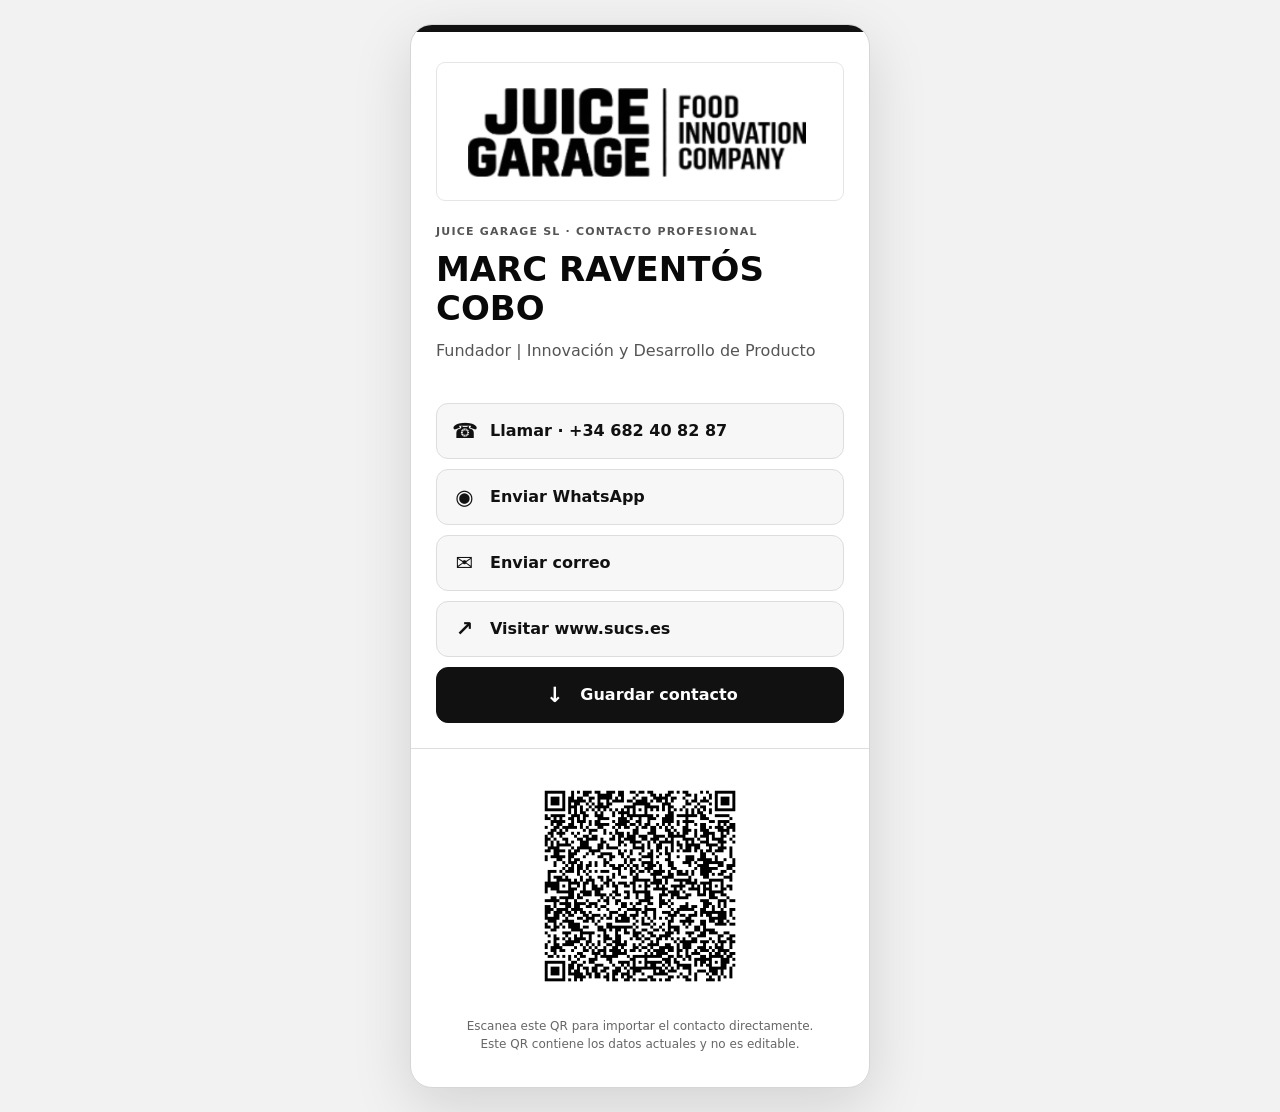
==== index.html @ b207ff62 "Add files via upload" ====
<!doctype html><html lang="es"><head><meta charset="utf-8"><meta name="viewport" content="width=device-width,initial-scale=1"><meta name="theme-color" content="#ffffff"><title>MARC RAVENTÓS COBO | JUICE GARAGE SL</title><meta name="description" content="Tarjeta de contacto de Marc Raventós Cobo, JUICE GARAGE SL"><link rel="stylesheet" href="styles.css"></head><body><main class="shell"><article class="card"><header class="top"><div class="logo"><img src="logo-oficial.png" alt="JUICE GARAGE — Food Innovation Company"></div><div class="small">JUICE GARAGE SL · Contacto profesional</div><h1 class="name">MARC RAVENTÓS COBO</h1><p class="role">Fundador | Innovación y Desarrollo de Producto</p></header><nav class="actions" aria-label="Opciones de contacto"><a class="action" href="tel:+34682408287"><span class="symbol">☎</span>Llamar · +34 682 40 82 87</a><a class="action" href="https://wa.me/34682408287" target="_blank" rel="noopener"><span class="symbol">◉</span>Enviar WhatsApp</a><a class="action" href="mailto:marc.r@juicegarage.es"><span class="symbol">✉</span>Enviar correo</a><a class="action" href="https://www.sucs.es" target="_blank" rel="noopener"><span class="symbol">↗</span>Visitar www.sucs.es</a><a class="action primary" href="marc-raventos-cobo.vcf" download><span class="symbol">↓</span>Guardar contacto</a></nav><footer class="foot"><img src="qr-marc-contacto.png" alt="Código QR para guardar el contacto de Marc Raventós Cobo"><p class="hint">Escanea este QR para importar el contacto directamente.<br>Este QR contiene los datos actuales y no es editable.</p></footer></article></main></body></html>
---- styles.css ----
*{box-sizing:border-box}body{margin:0;background:#f2f2f2;color:#111;font:16px system-ui,-apple-system,Segoe UI,sans-serif}a{color:inherit;text-decoration:none}.shell{min-height:100vh;display:flex;align-items:center;justify-content:center;padding:24px}.card{width:min(100%,460px);border:1px solid #d6d6d6;border-radius:22px;background:#fff;overflow:hidden;box-shadow:0 18px 60px #0002}.top{padding:30px 25px 18px;border-top:7px solid #111}.brand{font-size:23px;font-weight:900;letter-spacing:.02em}.logo{min-height:110px;display:flex;align-items:center;justify-content:center;margin-bottom:24px;padding:12px;background:#fff;border:1px solid #e5e5e5;border-radius:9px}.logo img{display:block;width:100%;height:auto;max-height:130px;object-fit:contain}.small{color:#555;letter-spacing:.11em;text-transform:uppercase;font-size:11px;font-weight:750}.name{font-size:clamp(26px,6vw,34px);line-height:1.13;margin:12px 0;color:#090909}.role{line-height:1.5;color:#555;margin:0 0 22px}.actions{display:grid;gap:10px;padding:0 25px 25px}.action{display:flex;align-items:center;gap:13px;padding:15px;border:1px solid #ddd;border-radius:12px;background:#f7f7f7;font-weight:650;transition:background .15s,border-color .15s}.action:hover,.action:focus-visible{border-color:#111;background:#ececec}.symbol{color:#111;font-size:21px;width:25px;text-align:center}.primary{background:#111;color:#fff;border-color:#111;justify-content:center;font-weight:800}.primary:hover,.primary:focus-visible{background:#333;color:#fff}.primary .symbol{color:#fff}.foot{text-align:center;border-top:1px solid #ddd;padding:22px}.foot img{width:min(230px,80%);background:white;padding:8px;border-radius:12px}.hint{font-size:12px;color:#666;line-height:1.5}.notice{color:#666;font-size:12px;margin:10px 0 0}@media(max-width:420px){.shell{padding:10px}.top{padding:24px 18px}.actions{padding:0 18px 20px}}
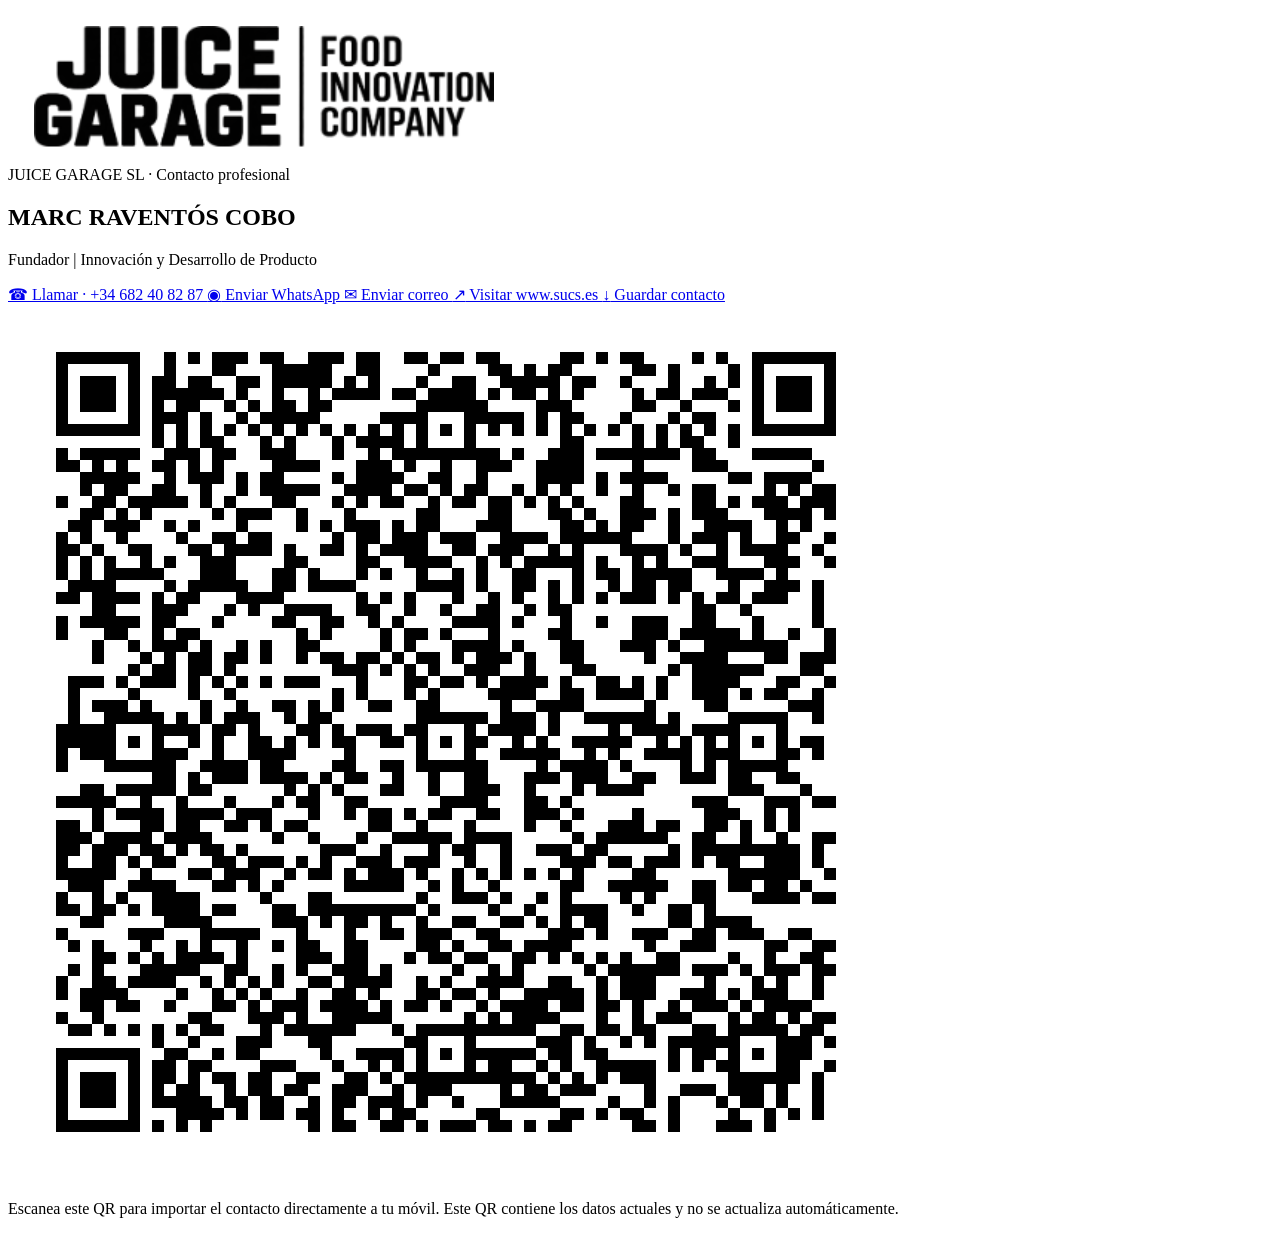
==== commit 6e45fc4c: "Refactor index.html for improved structure and SEO Updated the HTML structure and added meta tags fo" ====
--- a/index.html
+++ b/index.html
@@ -1 +1,105 @@
-<!doctype html><html lang="es"><head><meta charset="utf-8"><meta name="viewport" content="width=device-width,initial-scale=1"><meta name="theme-color" content="#ffffff"><title>MARC RAVENTÓS COBO | JUICE GARAGE SL</title><meta name="description" content="Tarjeta de contacto de Marc Raventós Cobo, JUICE GARAGE SL"><link rel="stylesheet" href="styles.css"></head><body><main class="shell"><article class="card"><header class="top"><div class="logo"><img src="logo-oficial.png" alt="JUICE GARAGE — Food Innovation Company"></div><div class="small">JUICE GARAGE SL · Contacto profesional</div><h1 class="name">MARC RAVENTÓS COBO</h1><p class="role">Fundador | Innovación y Desarrollo de Producto</p></header><nav class="actions" aria-label="Opciones de contacto"><a class="action" href="tel:+34682408287"><span class="symbol">☎</span>Llamar · +34 682 40 82 87</a><a class="action" href="https://wa.me/34682408287" target="_blank" rel="noopener"><span class="symbol">◉</span>Enviar WhatsApp</a><a class="action" href="mailto:marc.r@juicegarage.es"><span class="symbol">✉</span>Enviar correo</a><a class="action" href="https://www.sucs.es" target="_blank" rel="noopener"><span class="symbol">↗</span>Visitar www.sucs.es</a><a class="action primary" href="marc-raventos-cobo.vcf" download><span class="symbol">↓</span>Guardar contacto</a></nav><footer class="foot"><img src="qr-marc-contacto.png" alt="Código QR para guardar el contacto de Marc Raventós Cobo"><p class="hint">Escanea este QR para importar el contacto directamente.<br>Este QR contiene los datos actuales y no es editable.</p></footer></article></main></body></html>+
+<!DOCTYPE html>
+<html lang="es">
+<head>
+  <meta charset="UTF-8">
+  <meta name="viewport" content="width=device-width, initial-scale=1">
+
+  <title>MARC RAVENTÓS COBO | JUICE GARAGE SL</title>
+
+  <meta name="description"
+        content="Tarjeta de contacto de Marc Raventós Cobo, JUICE GARAGE SL">
+
+  <meta name="theme-color" content="#ffffff">
+
+  <!-- Diseño corporativo -->
+  <link rel="stylesheet" href="estilos.css">
+
+  <!-- Iconos JUICE GARAGE -->
+  <link rel="icon" type="image/png" href="favicon.png">
+  <link rel="apple-touch-icon" sizes="180x180"
+        href="apple-touch-icon.png">
+  <link rel="manifest" href="manifest.webmanifest">
+</head>
+
+<body>
+
+<main class="shell">
+  <article class="card">
+
+    <header class="top">
+
+      <div class="logo">
+        <img src="logo-oficial.png"
+             alt="JUICE GARAGE - Food Innovation Company">
+      </div>
+
+      <div class="small">
+        JUICE GARAGE SL · Contacto profesional
+      </div>
+
+      <h1 class="name">MARC RAVENTÓS COBO</h1>
+
+      <p class="role">
+        Fundador | Innovación y Desarrollo de Producto
+      </p>
+
+    </header>
+
+    <nav class="actions" aria-label="Opciones de contacto">
+
+      <a class="action" href="tel:+34682408287">
+        <span class="symbol">☎</span>
+        Llamar · +34 682 40 82 87
+      </a>
+
+      <a class="action"
+         href="https://wa.me/34682408287"
+         target="_blank"
+         rel="noopener">
+        <span class="symbol">◉</span>
+        Enviar WhatsApp
+      </a>
+
+      <a class="action"
+         href="mailto:marc.r@juicegarage.es">
+        <span class="symbol">✉</span>
+        Enviar correo
+      </a>
+
+      <a class="action"
+         href="https://www.sucs.es"
+         target="_blank"
+         rel="noopener">
+        <span class="symbol">↗</span>
+        Visitar www.sucs.es
+      </a>
+
+      <a class="action primary"
+         href="marc-raventos-cobo.vcf"
+         download>
+        <span class="symbol">↓</span>
+        Guardar contacto
+      </a>
+
+    </nav>
+
+    <footer class="foot">
+
+      <img src="qr-marc-contacto.png"
+           alt="Código QR de contacto de Marc Raventós Cobo">
+
+      <p class="hint">
+        Escanea este QR para importar el contacto
+        directamente a tu móvil.
+        Este QR contiene los datos actuales
+        y no se actualiza automáticamente.
+      </p>
+
+    </footer>
+
+  </article>
+</main>
+
+</body>
+</html>
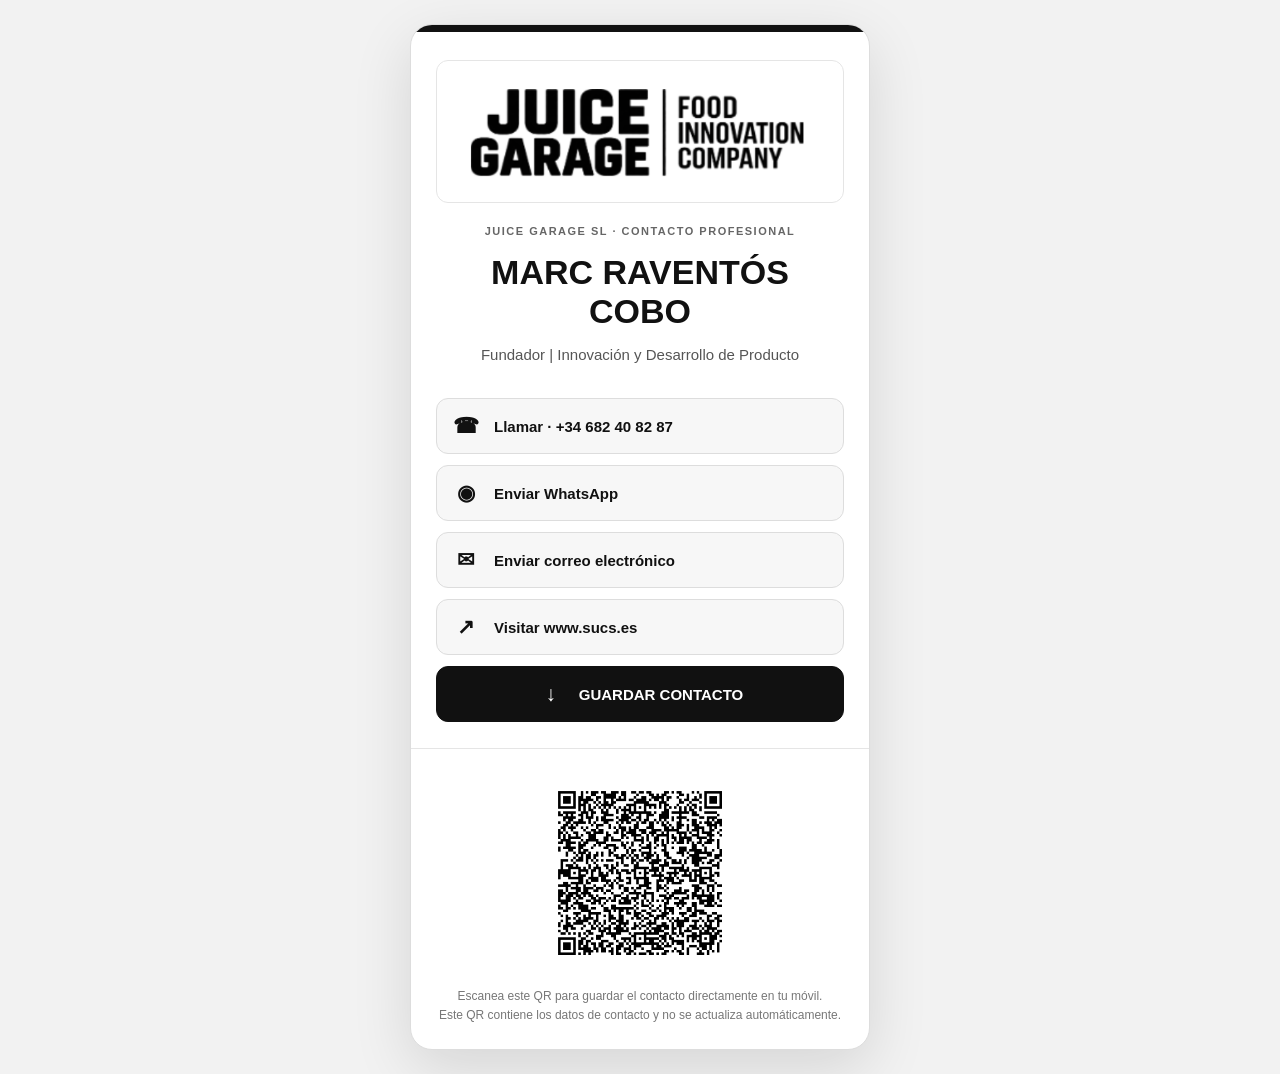
==== commit f4656790: "Refactor index.html for improved structure and content" ====
--- a/index.html
+++ b/index.html
@@ -2,103 +2,270 @@
 <!DOCTYPE html>
 <html lang="es">
 <head>
-  <meta charset="UTF-8">
-  <meta name="viewport" content="width=device-width, initial-scale=1">
-
-  <title>MARC RAVENTÓS COBO | JUICE GARAGE SL</title>
-
-  <meta name="description"
-        content="Tarjeta de contacto de Marc Raventós Cobo, JUICE GARAGE SL">
-
-  <meta name="theme-color" content="#ffffff">
-
-  <!-- Diseño corporativo -->
-  <link rel="stylesheet" href="estilos.css">
-
-  <!-- Iconos JUICE GARAGE -->
-  <link rel="icon" type="image/png" href="favicon.png">
-  <link rel="apple-touch-icon" sizes="180x180"
-        href="apple-touch-icon.png">
-  <link rel="manifest" href="manifest.webmanifest">
+<meta charset="UTF-8">
+<meta name="viewport" content="width=device-width, initial-scale=1">
+
+<title>Marc Raventós Cobo | JUICE GARAGE SL</title>
+<meta name="description" content="Tarjeta digital de Marc Raventós Cobo - JUICE GARAGE SL">
+<meta name="theme-color" content="#ffffff">
+
+<link rel="icon" type="image/png" href="./favicon.png">
+<link rel="apple-touch-icon" sizes="180x180" href="./apple-touch-icon.png">
+<link rel="manifest" href="./manifest.webmanifest">
+
+<style>
+* {
+  box-sizing: border-box;
+}
+
+html {
+  -webkit-text-size-adjust: 100%;
+}
+
+body {
+  margin: 0;
+  padding: 0;
+  background: #f2f2f2;
+  color: #111;
+  font-family: -apple-system, BlinkMacSystemFont,
+    "Segoe UI", Arial, sans-serif;
+}
+
+.shell {
+  min-height: 100vh;
+  display: flex;
+  align-items: center;
+  justify-content: center;
+  padding: 24px;
+}
+
+.card {
+  width: 100%;
+  max-width: 460px;
+  background: #ffffff;
+  border: 1px solid #dddddd;
+  border-radius: 22px;
+  overflow: hidden;
+  box-shadow: 0 18px 60px rgba(0,0,0,.12);
+}
+
+.top {
+  padding: 28px 25px 20px;
+  border-top: 7px solid #111111;
+  text-align: center;
+}
+
+.logo {
+  padding: 15px;
+  margin-bottom: 22px;
+  background: #ffffff;
+  border: 1px solid #e5e5e5;
+  border-radius: 12px;
+}
+
+.logo img {
+  display: block;
+  width: 100%;
+  max-height: 125px;
+  object-fit: contain;
+}
+
+.small {
+  color: #666666;
+  font-size: 11px;
+  font-weight: 700;
+  letter-spacing: 1.5px;
+  text-transform: uppercase;
+}
+
+.name {
+  font-size: clamp(26px, 6vw, 34px);
+  font-weight: 800;
+  line-height: 1.15;
+  margin: 16px 0 12px;
+}
+
+.role {
+  color: #555555;
+  font-size: 15px;
+  line-height: 1.5;
+  margin: 0;
+}
+
+.actions {
+  display: grid;
+  gap: 11px;
+  padding: 12px 25px 26px;
+}
+
+.action {
+  display: flex;
+  align-items: center;
+  gap: 14px;
+  min-height: 55px;
+  padding: 15px;
+  background: #f7f7f7;
+  border: 1px solid #dddddd;
+  border-radius: 12px;
+  color: #111111;
+  text-decoration: none;
+  font-size: 15px;
+  font-weight: 650;
+  transition: background .2s;
+}
+
+.action:hover,
+.action:focus-visible {
+  background: #eaeaea;
+  border-color: #111111;
+}
+
+.symbol {
+  display: inline-flex;
+  justify-content: center;
+  align-items: center;
+  width: 28px;
+  flex-shrink: 0;
+  font-size: 21px;
+}
+
+.primary {
+  background: #111111;
+  border-color: #111111;
+  color: #ffffff;
+  justify-content: center;
+  font-weight: 800;
+}
+
+.primary:hover,
+.primary:focus-visible {
+  background: #333333;
+  color: #ffffff;
+}
+
+.foot {
+  padding: 24px;
+  border-top: 1px solid #e5e5e5;
+  text-align: center;
+}
+
+.foot img {
+  display: block;
+  width: 100%;
+  max-width: 200px;
+  height: auto;
+  margin: 0 auto;
+  padding: 8px;
+  background: white;
+  border-radius: 10px;
+}
+
+.hint {
+  color: #777777;
+  font-size: 12px;
+  line-height: 1.6;
+  margin: 14px 0 0;
+}
+
+@media (max-width: 480px) {
+  .shell {
+    padding: 10px;
+    align-items: flex-start;
+  }
+
+  .top {
+    padding: 24px 18px 20px;
+  }
+
+  .actions {
+    padding: 12px 18px 22px;
+  }
+
+  .foot {
+    padding: 20px 18px;
+  }
+}
+</style>
 </head>
 
 <body>
 
 <main class="shell">
-  <article class="card">
-
-    <header class="top">
-
-      <div class="logo">
-        <img src="logo-oficial.png"
-             alt="JUICE GARAGE - Food Innovation Company">
-      </div>
-
-      <div class="small">
-        JUICE GARAGE SL · Contacto profesional
-      </div>
-
-      <h1 class="name">MARC RAVENTÓS COBO</h1>
-
-      <p class="role">
-        Fundador | Innovación y Desarrollo de Producto
-      </p>
-
-    </header>
-
-    <nav class="actions" aria-label="Opciones de contacto">
-
-      <a class="action" href="tel:+34682408287">
-        <span class="symbol">☎</span>
-        Llamar · +34 682 40 82 87
-      </a>
-
-      <a class="action"
-         href="https://wa.me/34682408287"
-         target="_blank"
-         rel="noopener">
-        <span class="symbol">◉</span>
-        Enviar WhatsApp
-      </a>
-
-      <a class="action"
-         href="mailto:marc.r@juicegarage.es">
-        <span class="symbol">✉</span>
-        Enviar correo
-      </a>
-
-      <a class="action"
-         href="https://www.sucs.es"
-         target="_blank"
-         rel="noopener">
-        <span class="symbol">↗</span>
-        Visitar www.sucs.es
-      </a>
-
-      <a class="action primary"
-         href="marc-raventos-cobo.vcf"
-         download>
-        <span class="symbol">↓</span>
-        Guardar contacto
-      </a>
-
-    </nav>
-
-    <footer class="foot">
-
-      <img src="qr-marc-contacto.png"
-           alt="Código QR de contacto de Marc Raventós Cobo">
-
-      <p class="hint">
-        Escanea este QR para importar el contacto
-        directamente a tu móvil.
-        Este QR contiene los datos actuales
-        y no se actualiza automáticamente.
-      </p>
-
-    </footer>
-
-  </article>
+<article class="card">
+
+<header class="top">
+
+  <div class="logo">
+    <img src="./logo-oficial.png"
+         alt="JUICE GARAGE - Food Innovation Company">
+  </div>
+
+  <div class="small">
+    JUICE GARAGE SL · CONTACTO PROFESIONAL
+  </div>
+
+  <h1 class="name">MARC RAVENTÓS COBO</h1>
+
+  <p class="role">
+    Fundador | Innovación y Desarrollo de Producto
+  </p>
+
+</header>
+
+<nav class="actions" aria-label="Opciones de contacto">
+
+  <a class="action" href="tel:+34682408287">
+    <span class="symbol">☎</span>
+    <span>Llamar · +34 682 40 82 87</span>
+  </a>
+
+  <a class="action"
+     href="https://wa.me/34682408287"
+     target="_blank"
+     rel="noopener noreferrer">
+    <span class="symbol">◉</span>
+    <span>Enviar WhatsApp</span>
+  </a>
+
+  <a class="action"
+     href="mailto:marc.r@juicegarage.es">
+    <span class="symbol">✉</span>
+    <span>Enviar correo electrónico</span>
+  </a>
+
+  <a class="action"
+     href="https://www.sucs.es"
+     target="_blank"
+     rel="noopener noreferrer">
+    <span class="symbol">↗</span>
+    <span>Visitar www.sucs.es</span>
+  </a>
+
+  <a class="action primary"
+     href="./marc-raventos-cobo.vcf"
+     download="marc-raventos-cobo.vcf">
+    <span class="symbol">↓</span>
+    <span>GUARDAR CONTACTO</span>
+  </a>
+
+</nav>
+
+<footer class="foot">
+
+  <img src="./qr-marc-contacto.png"
+       alt="QR para guardar el contacto de Marc">
+
+  <p class="hint">
+    Escanea este QR para guardar el contacto
+    directamente en tu móvil.
+    <br>
+    Este QR contiene los datos de contacto
+    y no se actualiza automáticamente.
+  </p>
+
+</footer>
+
+</article>
 </main>
 
 </body>
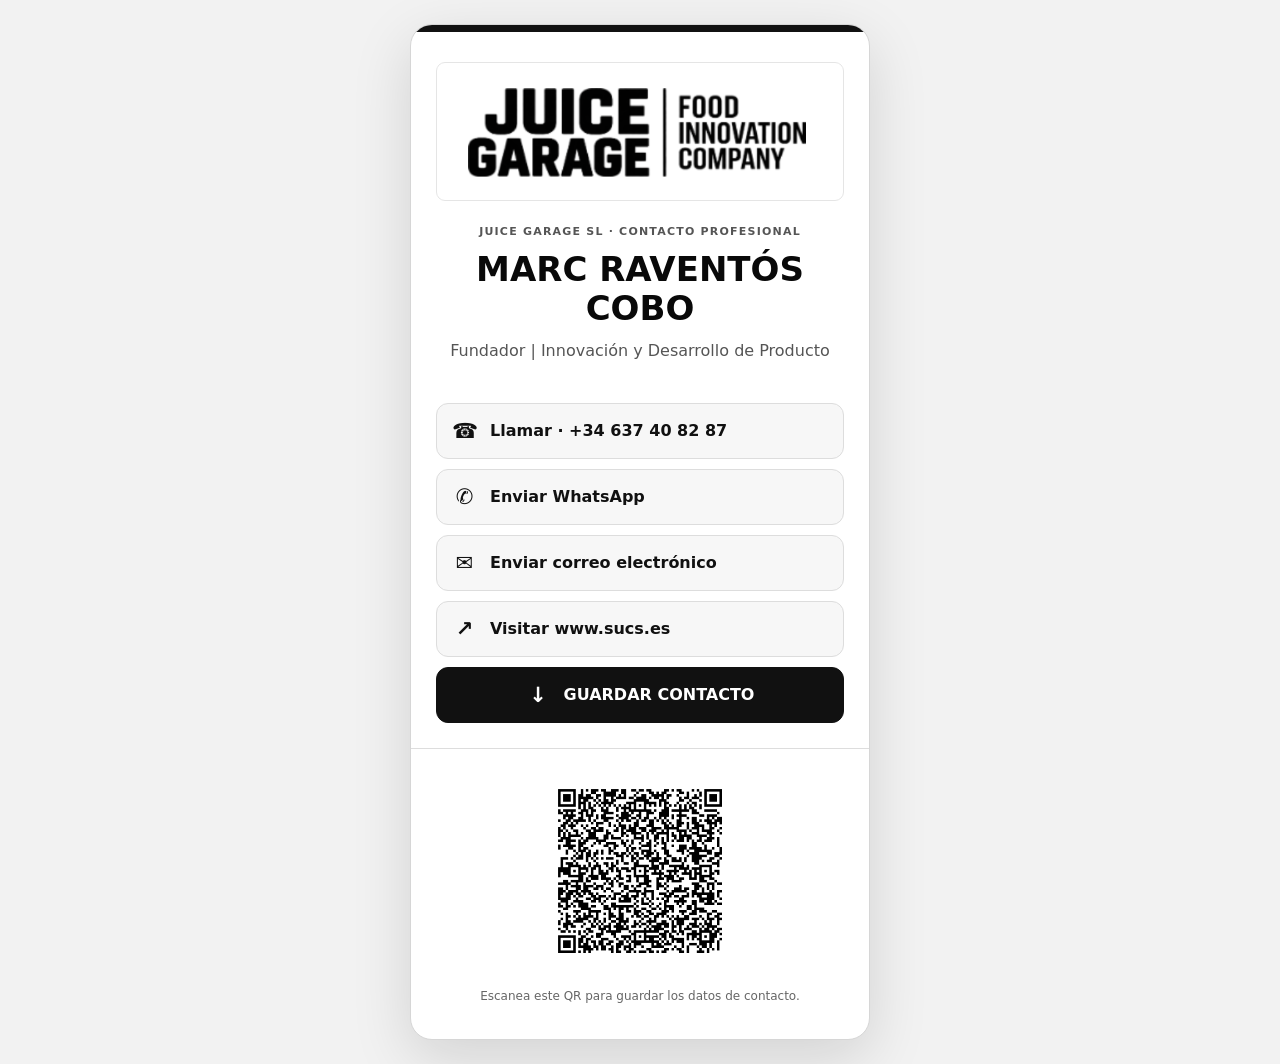
==== commit cd1ef1db: "Refactor index.html for layout and style improvements Updated HTML structure and styles for improved" ====
--- a/index.html
+++ b/index.html
@@ -2,271 +2,234 @@
 <!DOCTYPE html>
 <html lang="es">
 <head>
-<meta charset="UTF-8">
-<meta name="viewport" content="width=device-width, initial-scale=1">
-
-<title>Marc Raventós Cobo | JUICE GARAGE SL</title>
-<meta name="description" content="Tarjeta digital de Marc Raventós Cobo - JUICE GARAGE SL">
-<meta name="theme-color" content="#ffffff">
-
-<link rel="icon" type="image/png" href="./favicon.png">
-<link rel="apple-touch-icon" sizes="180x180" href="./apple-touch-icon.png">
-<link rel="manifest" href="./manifest.webmanifest">
-
-<style>
-* {
-  box-sizing: border-box;
-}
-
-html {
-  -webkit-text-size-adjust: 100%;
-}
-
-body {
-  margin: 0;
-  padding: 0;
-  background: #f2f2f2;
-  color: #111;
-  font-family: -apple-system, BlinkMacSystemFont,
-    "Segoe UI", Arial, sans-serif;
-}
-
-.shell {
-  min-height: 100vh;
-  display: flex;
-  align-items: center;
-  justify-content: center;
-  padding: 24px;
-}
-
-.card {
-  width: 100%;
-  max-width: 460px;
-  background: #ffffff;
-  border: 1px solid #dddddd;
-  border-radius: 22px;
-  overflow: hidden;
-  box-shadow: 0 18px 60px rgba(0,0,0,.12);
-}
-
-.top {
-  padding: 28px 25px 20px;
-  border-top: 7px solid #111111;
-  text-align: center;
-}
-
-.logo {
-  padding: 15px;
-  margin-bottom: 22px;
-  background: #ffffff;
-  border: 1px solid #e5e5e5;
-  border-radius: 12px;
-}
-
-.logo img {
-  display: block;
-  width: 100%;
-  max-height: 125px;
-  object-fit: contain;
-}
-
-.small {
-  color: #666666;
-  font-size: 11px;
-  font-weight: 700;
-  letter-spacing: 1.5px;
-  text-transform: uppercase;
-}
-
-.name {
-  font-size: clamp(26px, 6vw, 34px);
-  font-weight: 800;
-  line-height: 1.15;
-  margin: 16px 0 12px;
-}
-
-.role {
-  color: #555555;
-  font-size: 15px;
-  line-height: 1.5;
-  margin: 0;
-}
-
-.actions {
-  display: grid;
-  gap: 11px;
-  padding: 12px 25px 26px;
-}
-
-.action {
-  display: flex;
-  align-items: center;
-  gap: 14px;
-  min-height: 55px;
-  padding: 15px;
-  background: #f7f7f7;
-  border: 1px solid #dddddd;
-  border-radius: 12px;
-  color: #111111;
-  text-decoration: none;
-  font-size: 15px;
-  font-weight: 650;
-  transition: background .2s;
-}
-
-.action:hover,
-.action:focus-visible {
-  background: #eaeaea;
-  border-color: #111111;
-}
-
-.symbol {
-  display: inline-flex;
-  justify-content: center;
-  align-items: center;
-  width: 28px;
-  flex-shrink: 0;
-  font-size: 21px;
-}
-
-.primary {
-  background: #111111;
-  border-color: #111111;
-  color: #ffffff;
-  justify-content: center;
-  font-weight: 800;
-}
-
-.primary:hover,
-.primary:focus-visible {
-  background: #333333;
-  color: #ffffff;
-}
-
-.foot {
-  padding: 24px;
-  border-top: 1px solid #e5e5e5;
-  text-align: center;
-}
-
-.foot img {
-  display: block;
-  width: 100%;
-  max-width: 200px;
-  height: auto;
-  margin: 0 auto;
-  padding: 8px;
-  background: white;
-  border-radius: 10px;
-}
-
-.hint {
-  color: #777777;
-  font-size: 12px;
-  line-height: 1.6;
-  margin: 14px 0 0;
-}
-
-@media (max-width: 480px) {
-  .shell {
-    padding: 10px;
-    align-items: flex-start;
-  }
-
-  .top {
-    padding: 24px 18px 20px;
-  }
-
-  .actions {
-    padding: 12px 18px 22px;
-  }
-
-  .foot {
-    padding: 20px 18px;
-  }
-}
-</style>
+  <meta charset="UTF-8">
+  <meta name="viewport" content="width=device-width, initial-scale=1">
+  <meta name="theme-color" content="#ffffff">
+
+  <title>Marc Raventós Cobo | JUICE GARAGE SL</title>
+  <meta name="description" content="Tarjeta profesional de Marc Raventós Cobo, JUICE GARAGE SL">
+
+  <link rel="icon" href="./favicon.png" type="image/png">
+  <link rel="apple-touch-icon" sizes="180x180" href="./apple-touch-icon.png">
+  <link rel="manifest" href="./manifest.webmanifest">
+
+  <style>
+    * { box-sizing: border-box; }
+
+    body {
+      margin: 0;
+      background: #f2f2f2;
+      color: #111;
+      font: 16px system-ui, -apple-system, "Segoe UI", sans-serif;
+    }
+
+    a { color: inherit; text-decoration: none; }
+
+    .shell {
+      min-height: 100vh;
+      display: flex;
+      align-items: center;
+      justify-content: center;
+      padding: 24px;
+    }
+
+    .card {
+      width: min(100%, 460px);
+      border: 1px solid #d6d6d6;
+      border-radius: 22px;
+      background: #fff;
+      overflow: hidden;
+      box-shadow: 0 18px 60px #0002;
+    }
+
+    .top {
+      padding: 30px 25px 18px;
+      border-top: 7px solid #111;
+      text-align: center;
+    }
+
+    .logo {
+      min-height: 110px;
+      display: flex;
+      align-items: center;
+      justify-content: center;
+      margin-bottom: 24px;
+      padding: 12px;
+      background: #fff;
+      border: 1px solid #e5e5e5;
+      border-radius: 9px;
+    }
+
+    .logo img {
+      display: block;
+      width: 100%;
+      height: auto;
+      max-height: 130px;
+      object-fit: contain;
+    }
+
+    .small {
+      color: #555;
+      letter-spacing: .11em;
+      text-transform: uppercase;
+      font-size: 11px;
+      font-weight: 750;
+    }
+
+    .name {
+      font-size: clamp(26px, 6vw, 34px);
+      line-height: 1.13;
+      margin: 12px 0;
+      color: #090909;
+    }
+
+    .role {
+      line-height: 1.5;
+      color: #555;
+      margin: 0 0 22px;
+    }
+
+    .actions {
+      display: grid;
+      gap: 10px;
+      padding: 0 25px 25px;
+    }
+
+    .action {
+      display: flex;
+      align-items: center;
+      gap: 13px;
+      padding: 15px;
+      border: 1px solid #ddd;
+      border-radius: 12px;
+      background: #f7f7f7;
+      font-weight: 650;
+    }
+
+    .action:hover,
+    .action:focus-visible {
+      border-color: #111;
+      background: #ececec;
+    }
+
+    .symbol {
+      color: #111;
+      font-size: 21px;
+      width: 25px;
+      text-align: center;
+    }
+
+    .primary {
+      background: #111;
+      color: #fff;
+      border-color: #111;
+      justify-content: center;
+      font-weight: 800;
+    }
+
+    .primary:hover,
+    .primary:focus-visible {
+      background: #333;
+      color: #fff;
+    }
+
+    .primary .symbol { color: #fff; }
+
+    .foot {
+      text-align: center;
+      border-top: 1px solid #ddd;
+      padding: 22px;
+    }
+
+    .foot img {
+      width: min(200px, 80%);
+      background: white;
+      padding: 8px;
+      border-radius: 12px;
+    }
+
+    .hint {
+      font-size: 12px;
+      color: #666;
+      line-height: 1.5;
+    }
+
+    @media (max-width: 420px) {
+      .shell { padding: 10px; }
+      .top { padding: 24px 18px; }
+      .actions { padding: 0 18px 20px; }
+    }
+  </style>
 </head>
 
 <body>
-
-<main class="shell">
-<article class="card">
-
-<header class="top">
-
-  <div class="logo">
-    <img src="./logo-oficial.png"
-         alt="JUICE GARAGE - Food Innovation Company">
-  </div>
-
-  <div class="small">
-    JUICE GARAGE SL · CONTACTO PROFESIONAL
-  </div>
-
-  <h1 class="name">MARC RAVENTÓS COBO</h1>
-
-  <p class="role">
-    Fundador | Innovación y Desarrollo de Producto
-  </p>
-
-</header>
-
-<nav class="actions" aria-label="Opciones de contacto">
-
-  <a class="action" href="tel:+34682408287">
-    <span class="symbol">☎</span>
-    <span>Llamar · +34 682 40 82 87</span>
-  </a>
-
-  <a class="action"
-     href="https://wa.me/34682408287"
-     target="_blank"
-     rel="noopener noreferrer">
-    <span class="symbol">◉</span>
-    <span>Enviar WhatsApp</span>
-  </a>
-
-  <a class="action"
-     href="mailto:marc.r@juicegarage.es">
-    <span class="symbol">✉</span>
-    <span>Enviar correo electrónico</span>
-  </a>
-
-  <a class="action"
-     href="https://www.sucs.es"
-     target="_blank"
-     rel="noopener noreferrer">
-    <span class="symbol">↗</span>
-    <span>Visitar www.sucs.es</span>
-  </a>
-
-  <a class="action primary"
-     href="./marc-raventos-cobo.vcf"
-     download="marc-raventos-cobo.vcf">
-    <span class="symbol">↓</span>
-    <span>GUARDAR CONTACTO</span>
-  </a>
-
-</nav>
-
-<footer class="foot">
-
-  <img src="./qr-marc-contacto.png"
-       alt="QR para guardar el contacto de Marc">
-
-  <p class="hint">
-    Escanea este QR para guardar el contacto
-    directamente en tu móvil.
-    <br>
-    Este QR contiene los datos de contacto
-    y no se actualiza automáticamente.
-  </p>
-
-</footer>
-
-</article>
-</main>
-
+  <main class="shell">
+    <article class="card">
+
+      <header class="top">
+        <div class="logo">
+          <img src="./logo-oficial.png"
+               alt="JUICE GARAGE - Food Innovation Company">
+        </div>
+
+        <div class="small">
+          JUICE GARAGE SL · CONTACTO PROFESIONAL
+        </div>
+
+        <h1 class="name">MARC RAVENTÓS COBO</h1>
+
+        <p class="role">
+          Fundador | Innovación y Desarrollo de Producto
+        </p>
+      </header>
+
+      <nav class="actions" aria-label="Opciones de contacto">
+
+        <a class="action" href="tel:+34637408287">
+          <span class="symbol">☎</span>
+          Llamar · +34 637 40 82 87
+        </a>
+
+        <a class="action"
+           href="https://wa.me/34637408287"
+           target="_blank"
+           rel="noopener noreferrer">
+          <span class="symbol">✆</span>
+          Enviar WhatsApp
+        </a>
+
+        <a class="action" href="mailto:marc.r@juicegarage.es">
+          <span class="symbol">✉</span>
+          Enviar correo electrónico
+        </a>
+
+        <a class="action"
+           href="https://www.sucs.es"
+           target="_blank"
+           rel="noopener noreferrer">
+          <span class="symbol">↗</span>
+          Visitar www.sucs.es
+        </a>
+
+        <a class="action primary"
+           href="./marc-raventos-cobo.vcf"
+           download="marc-raventos-cobo.vcf">
+          <span class="symbol">↓</span>
+          GUARDAR CONTACTO
+        </a>
+
+      </nav>
+
+      <footer class="foot">
+        <img src="./qr-marc-contacto.png"
+             alt="Código QR con los datos de contacto de Marc">
+
+        <p class="hint">
+          Escanea este QR para guardar los datos de contacto.
+        </p>
+      </footer>
+
+    </article>
+  </main>
 </body>
 </html>
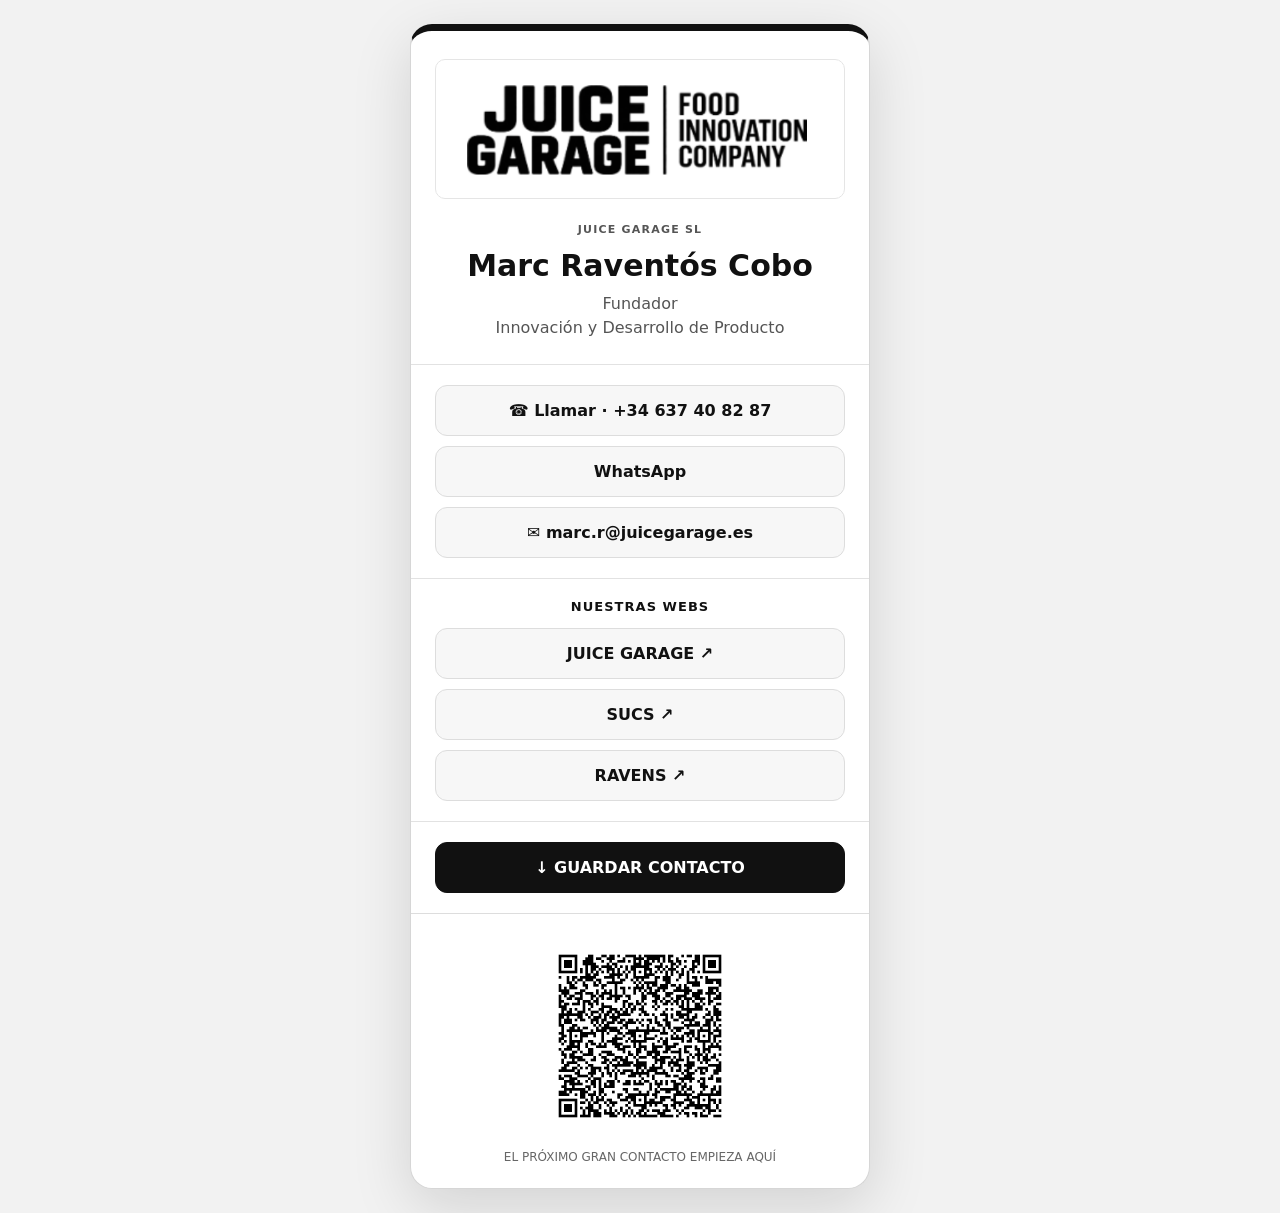
==== commit 7cfdd0ac: "Refactor index.html for SEO and layout improvements Updated meta tags for improved SEO and social sh" ====
--- a/index.html
+++ b/index.html
@@ -4,17 +4,28 @@
 <head>
   <meta charset="UTF-8">
   <meta name="viewport" content="width=device-width, initial-scale=1">
+
+  <title>Fundador · JUICE GARAGE SL</title>
+  <meta name="description"
+        content="Marc Raventós Cobo · Fundador · Innovación y Desarrollo de Producto · JUICE GARAGE SL">
+
+  <meta property="og:type" content="website">
+  <meta property="og:title" content="Fundador · JUICE GARAGE SL">
+  <meta property="og:description"
+        content="Marc Raventós Cobo · Innovación y Desarrollo de Producto">
+  <meta property="og:url"
+        content="https://lourdeshp6.github.io/juicegarage-vcards/">
+  <meta property="og:image"
+        content="https://lourdeshp6.github.io/juicegarage-vcards/logo-oficial.png">
+
   <meta name="theme-color" content="#ffffff">
-
-  <title>Marc Raventós Cobo | JUICE GARAGE SL</title>
-  <meta name="description" content="Tarjeta profesional de Marc Raventós Cobo, JUICE GARAGE SL">
-
   <link rel="icon" href="./favicon.png" type="image/png">
-  <link rel="apple-touch-icon" sizes="180x180" href="./apple-touch-icon.png">
-  <link rel="manifest" href="./manifest.webmanifest">
+  <link rel="apple-touch-icon" href="./apple-touch-icon.png">
 
   <style>
-    * { box-sizing: border-box; }
+    * {
+      box-sizing: border-box;
+    }
 
     body {
       margin: 0;
@@ -23,141 +34,142 @@
       font: 16px system-ui, -apple-system, "Segoe UI", sans-serif;
     }
 
-    a { color: inherit; text-decoration: none; }
+    a {
+      color: inherit;
+      text-decoration: none;
+    }
 
     .shell {
       min-height: 100vh;
       display: flex;
-      align-items: center;
       justify-content: center;
       padding: 24px;
     }
 
     .card {
       width: min(100%, 460px);
+      background: white;
       border: 1px solid #d6d6d6;
+      border-top: 7px solid #111;
       border-radius: 22px;
-      background: #fff;
       overflow: hidden;
       box-shadow: 0 18px 60px #0002;
     }
 
     .top {
-      padding: 30px 25px 18px;
-      border-top: 7px solid #111;
+      padding: 28px 24px 24px;
       text-align: center;
     }
 
     .logo {
-      min-height: 110px;
-      display: flex;
-      align-items: center;
-      justify-content: center;
+      padding: 12px;
+      border: 1px solid #e5e5e5;
+      border-radius: 10px;
       margin-bottom: 24px;
-      padding: 12px;
-      background: #fff;
-      border: 1px solid #e5e5e5;
-      border-radius: 9px;
     }
 
     .logo img {
       display: block;
       width: 100%;
-      height: auto;
       max-height: 130px;
       object-fit: contain;
     }
 
     .small {
       color: #555;
+      font-size: 11px;
+      font-weight: 750;
       letter-spacing: .11em;
       text-transform: uppercase;
-      font-size: 11px;
-      font-weight: 750;
-    }
-
-    .name {
-      font-size: clamp(26px, 6vw, 34px);
-      line-height: 1.13;
-      margin: 12px 0;
-      color: #090909;
+    }
+
+    h1 {
+      margin: 12px 0 8px;
+      font-size: 30px;
+      line-height: 1.2;
     }
 
     .role {
+      color: #555;
       line-height: 1.5;
-      color: #555;
-      margin: 0 0 22px;
-    }
-
-    .actions {
+      margin: 0;
+    }
+
+    .section {
+      padding: 20px 24px;
+      border-top: 1px solid #e2e2e2;
       display: grid;
       gap: 10px;
-      padding: 0 25px 25px;
-    }
-
-    .action {
-      display: flex;
-      align-items: center;
-      gap: 13px;
+    }
+
+    .section-title {
+      margin: 0 0 4px;
+      font-size: 13px;
+      font-weight: 800;
+      letter-spacing: .08em;
+      text-align: center;
+    }
+
+    .button {
+      display: block;
       padding: 15px;
       border: 1px solid #ddd;
       border-radius: 12px;
       background: #f7f7f7;
-      font-weight: 650;
-    }
-
-    .action:hover,
-    .action:focus-visible {
-      border-color: #111;
-      background: #ececec;
-    }
-
-    .symbol {
-      color: #111;
-      font-size: 21px;
-      width: 25px;
-      text-align: center;
+      text-align: center;
+      font-weight: 700;
+      overflow-wrap: anywhere;
+    }
+
+    .button:hover {
+      background: #eaeaea;
     }
 
     .primary {
       background: #111;
-      color: #fff;
+      color: white;
       border-color: #111;
-      justify-content: center;
-      font-weight: 800;
-    }
-
-    .primary:hover,
-    .primary:focus-visible {
+    }
+
+    .primary:hover {
       background: #333;
-      color: #fff;
-    }
-
-    .primary .symbol { color: #fff; }
+    }
 
     .foot {
-      text-align: center;
       border-top: 1px solid #ddd;
       padding: 22px;
+      text-align: center;
     }
 
     .foot img {
+      display: block;
       width: min(200px, 80%);
+      margin: 0 auto;
+      padding: 8px;
       background: white;
-      padding: 8px;
-      border-radius: 12px;
     }
 
     .hint {
       font-size: 12px;
       color: #666;
       line-height: 1.5;
+      margin: 12px 0 0;
     }
 
     @media (max-width: 420px) {
-      .shell { padding: 10px; }
-      .top { padding: 24px 18px; }
-      .actions { padding: 0 18px 20px; }
+      .shell {
+        padding: 10px;
+      }
+
+      .top,
+      .section {
+        padding-left: 18px;
+        padding-right: 18px;
+      }
+
+      h1 {
+        font-size: 27px;
+      }
     }
   </style>
 </head>
@@ -169,63 +181,75 @@
       <header class="top">
         <div class="logo">
           <img src="./logo-oficial.png"
-               alt="JUICE GARAGE - Food Innovation Company">
+               alt="JUICE GARAGE · Food Innovation Company">
         </div>
 
-        <div class="small">
-          JUICE GARAGE SL · CONTACTO PROFESIONAL
-        </div>
-
-        <h1 class="name">MARC RAVENTÓS COBO</h1>
+        <div class="small">JUICE GARAGE SL</div>
+
+        <h1>Marc Raventós Cobo</h1>
 
         <p class="role">
-          Fundador | Innovación y Desarrollo de Producto
+          Fundador<br>
+          Innovación y Desarrollo de Producto
         </p>
       </header>
 
-      <nav class="actions" aria-label="Opciones de contacto">
-
-        <a class="action" href="tel:+34637408287">
-          <span class="symbol">☎</span>
-          Llamar · +34 637 40 82 87
-        </a>
-
-        <a class="action"
+      <section class="section">
+        <a class="button" href="tel:+34637408287">
+          ☎ Llamar · +34 637 40 82 87
+        </a>
+
+        <a class="button"
            href="https://wa.me/34637408287"
            target="_blank"
            rel="noopener noreferrer">
-          <span class="symbol">✆</span>
-          Enviar WhatsApp
-        </a>
-
-        <a class="action" href="mailto:marc.r@juicegarage.es">
-          <span class="symbol">✉</span>
-          Enviar correo electrónico
-        </a>
-
-        <a class="action"
-           href="https://www.sucs.es"
-           target="_blank"
-           rel="noopener noreferrer">
-          <span class="symbol">↗</span>
-          Visitar www.sucs.es
-        </a>
-
-        <a class="action primary"
+          WhatsApp
+        </a>
+
+        <a class="button" href="mailto:marc.r@juicegarage.es">
+          ✉ marc.r@juicegarage.es
+        </a>
+      </section>
+
+      <section class="section">
+        <h2 class="section-title">NUESTRAS WEBS</h2>
+
+        <a class="button"
+           href="https://www.juicegarage.es/"
+           target="_blank"
+           rel="noopener noreferrer">
+          JUICE GARAGE ↗
+        </a>
+
+        <a class="button"
+           href="https://www.sucs.es/"
+           target="_blank"
+           rel="noopener noreferrer">
+          SUCS ↗
+        </a>
+
+        <a class="button"
+           href="https://www.ravens.es/"
+           target="_blank"
+           rel="noopener noreferrer">
+          RAVENS ↗
+        </a>
+      </section>
+
+      <section class="section">
+        <a class="button primary"
            href="./marc-raventos-cobo.vcf"
            download="marc-raventos-cobo.vcf">
-          <span class="symbol">↓</span>
-          GUARDAR CONTACTO
-        </a>
-
-      </nav>
+          ↓ GUARDAR CONTACTO
+        </a>
+      </section>
 
       <footer class="foot">
         <img src="./qr-marc-contacto.png"
-             alt="Código QR con los datos de contacto de Marc">
+             alt="Código QR de contacto de Marc">
 
         <p class="hint">
-          Escanea este QR para guardar los datos de contacto.
+          EL PRÓXIMO GRAN CONTACTO EMPIEZA AQUÍ
         </p>
       </footer>
 
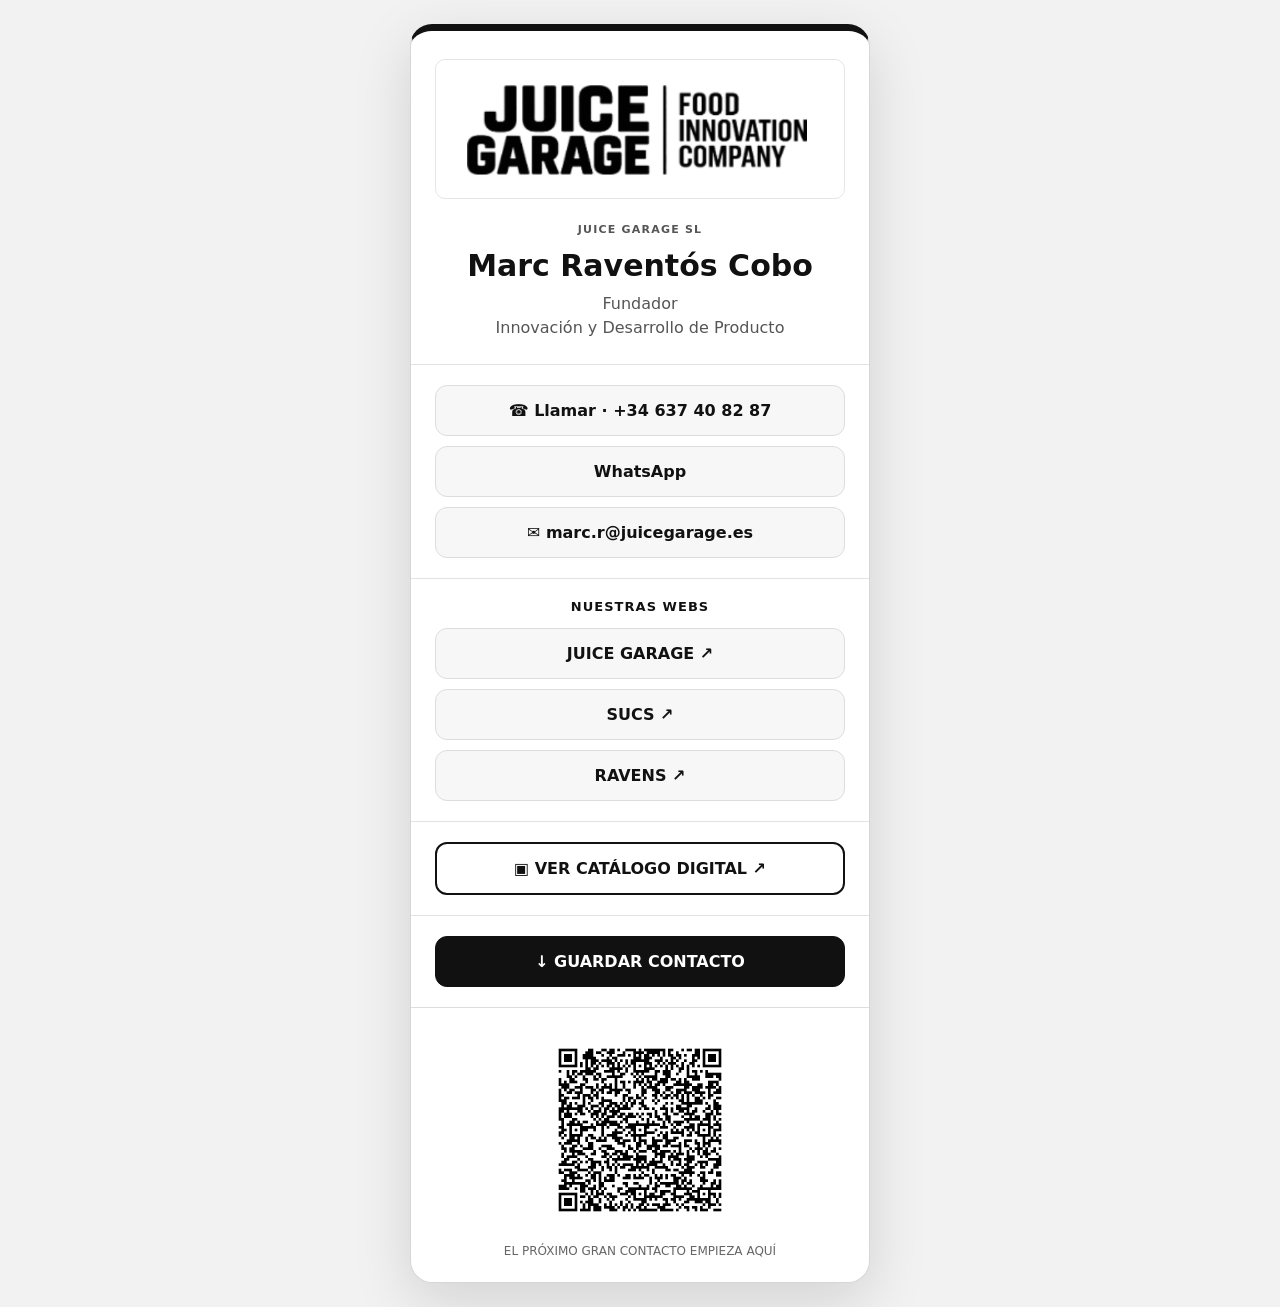
==== commit 0e4f6c2f: "Enhance catalog button styles and hover effects Added styles for catalog button and hover effects." ====
--- a/index.html
+++ b/index.html
@@ -125,6 +125,15 @@
       background: #eaeaea;
     }
 
+    .catalog {
+      background: white;
+      border: 2px solid #111;
+    }
+
+    .catalog:hover {
+      background: #f0f0f0;
+    }
+
     .primary {
       background: #111;
       color: white;
@@ -237,6 +246,15 @@
       </section>
 
       <section class="section">
+        <a class="button catalog"
+           href="https://juice-garage-catalogo.fond-clock-0427.chatgpt.site/"
+           target="_blank"
+           rel="noopener noreferrer">
+          ▣ VER CATÁLOGO DIGITAL ↗
+        </a>
+      </section>
+
+      <section class="section">
         <a class="button primary"
            href="./marc-raventos-cobo.vcf"
            download="marc-raventos-cobo.vcf">
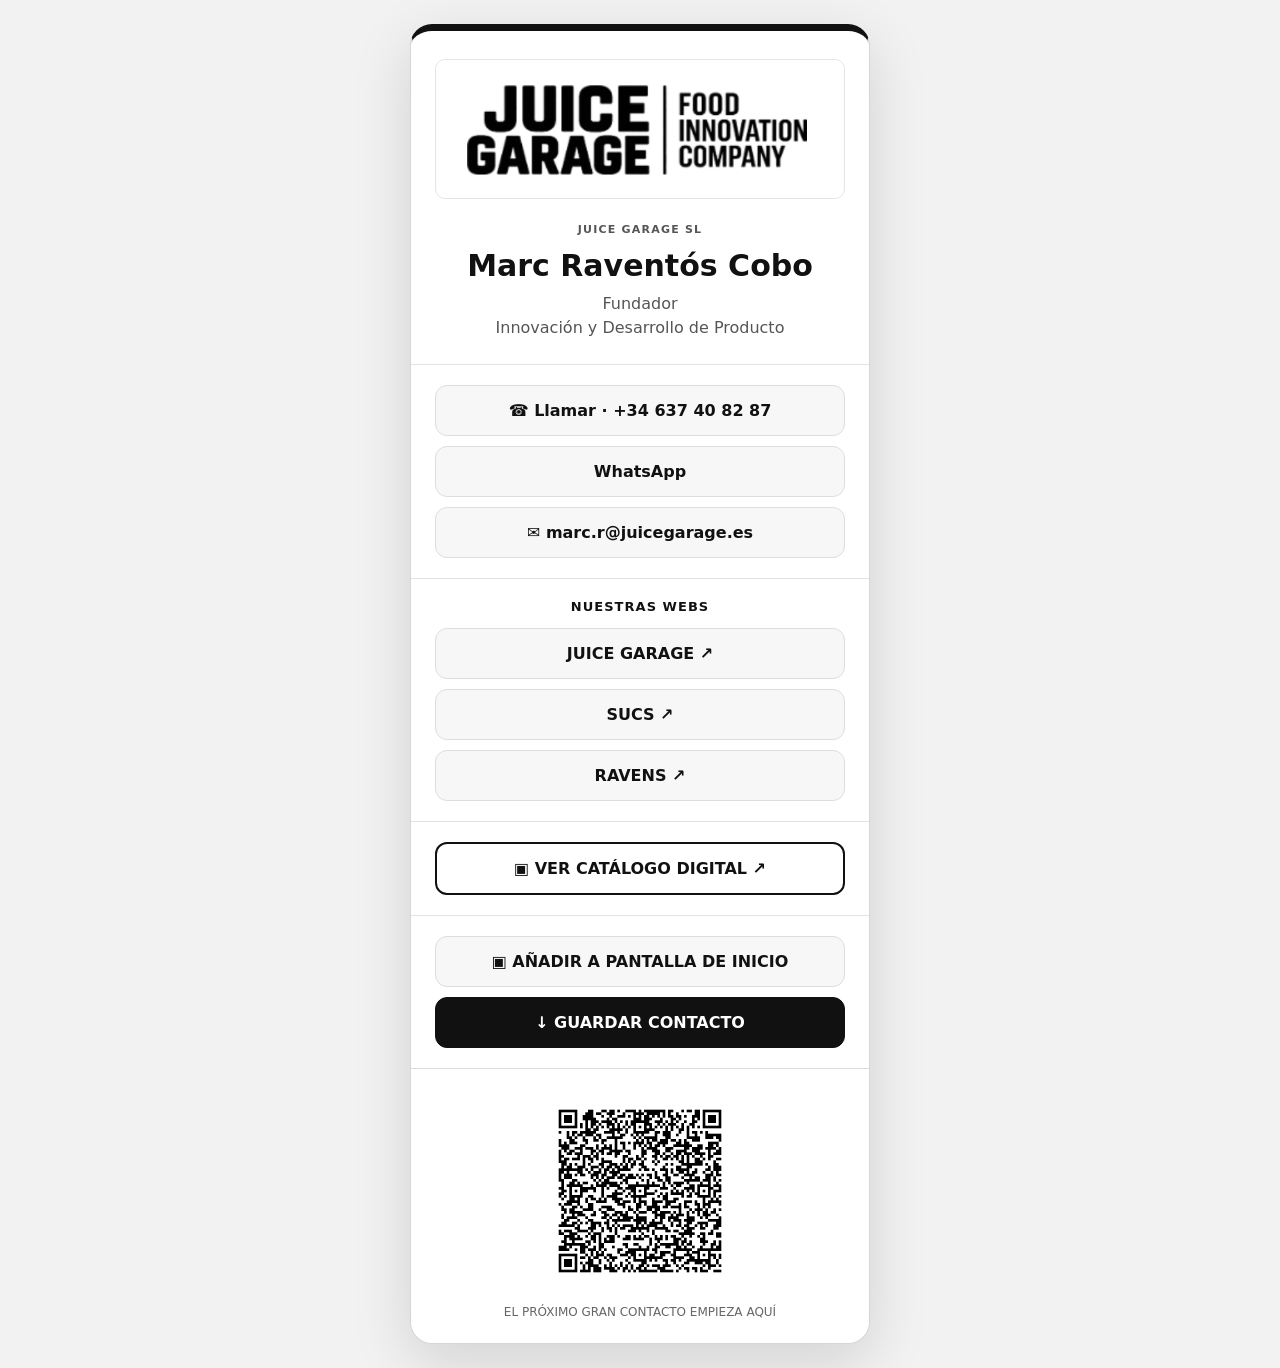
==== commit e0e8cf80: "Refactor CSS and add installation instructions Refactor CSS for consistency and add install help sec" ====
--- a/index.html
+++ b/index.html
@@ -23,9 +23,7 @@
   <link rel="apple-touch-icon" href="./apple-touch-icon.png">
 
   <style>
-    * {
-      box-sizing: border-box;
-    }
+    * { box-sizing: border-box; }
 
     body {
       margin: 0;
@@ -34,10 +32,7 @@
       font: 16px system-ui, -apple-system, "Segoe UI", sans-serif;
     }
 
-    a {
-      color: inherit;
-      text-decoration: none;
-    }
+    a { color: inherit; text-decoration: none; }
 
     .shell {
       min-height: 100vh;
@@ -112,12 +107,16 @@
 
     .button {
       display: block;
+      width: 100%;
       padding: 15px;
       border: 1px solid #ddd;
       border-radius: 12px;
       background: #f7f7f7;
+      color: #111;
       text-align: center;
+      font: inherit;
       font-weight: 700;
+      cursor: pointer;
       overflow-wrap: anywhere;
     }
 
@@ -142,6 +141,28 @@
 
     .primary:hover {
       background: #333;
+    }
+
+    .install-help {
+      display: none;
+      padding: 15px;
+      border: 1px solid #ddd;
+      border-radius: 12px;
+      background: #fafafa;
+      font-size: 14px;
+      line-height: 1.6;
+    }
+
+    .install-help.visible {
+      display: block;
+    }
+
+    .install-help p {
+      margin: 0 0 10px;
+    }
+
+    .install-help p:last-child {
+      margin-bottom: 0;
     }
 
     .foot {
@@ -166,19 +187,14 @@
     }
 
     @media (max-width: 420px) {
-      .shell {
-        padding: 10px;
-      }
-
-      .top,
-      .section {
+      .shell { padding: 10px; }
+
+      .top, .section {
         padding-left: 18px;
         padding-right: 18px;
       }
 
-      h1 {
-        font-size: 27px;
-      }
+      h1 { font-size: 27px; }
     }
   </style>
 </head>
@@ -255,6 +271,28 @@
       </section>
 
       <section class="section">
+
+        <button class="button"
+                id="install-button"
+                type="button"
+                aria-expanded="false"
+                aria-controls="install-help">
+          ▣ AÑADIR A PANTALLA DE INICIO
+        </button>
+
+        <div class="install-help"
+             id="install-help"
+             role="region"
+             aria-label="Instrucciones para pantalla de inicio">
+
+          <p id="install-message"></p>
+
+          <p>
+            Así tendrás acceso directo a esta tarjeta
+            digital desde la pantalla de inicio de tu móvil.
+          </p>
+        </div>
+
         <a class="button primary"
            href="./marc-raventos-cobo.vcf"
            download="marc-raventos-cobo.vcf">
@@ -273,5 +311,59 @@
 
     </article>
   </main>
+
+  <script>
+    let deferredInstallPrompt = null;
+
+    window.addEventListener("beforeinstallprompt", function(event) {
+      event.preventDefault();
+      deferredInstallPrompt = event;
+    });
+
+    const installButton = document.getElementById("install-button");
+    const installHelp = document.getElementById("install-help");
+    const installMessage = document.getElementById("install-message");
+
+    installButton.addEventListener("click", async function() {
+      if (deferredInstallPrompt) {
+        const promptEvent = deferredInstallPrompt;
+        deferredInstallPrompt = null;
+        promptEvent.prompt();
+        await promptEvent.userChoice;
+        return;
+      }
+
+      if (window.matchMedia("(display-mode: standalone)").matches ||
+          window.navigator.standalone === true) {
+        installMessage.textContent =
+          "Esta tarjeta ya está abierta desde la pantalla de inicio.";
+      } else {
+        const ua = navigator.userAgent;
+        const isIOS = /iPhone|iPad|iPod/.test(ua);
+        const isAndroid = /Android/.test(ua);
+
+        if (isIOS) {
+          installMessage.textContent =
+            "En iPhone: abre esta tarjeta en Safari, pulsa Compartir " +
+            "(cuadrado con flecha hacia arriba), selecciona " +
+            "'Añadir a pantalla de inicio' y confirma con 'Añadir'. " +
+            "Si has abierto el QR desde la cámara o WhatsApp, " +
+            "abre primero el enlace en Safari.";
+        } else if (isAndroid) {
+          installMessage.textContent =
+            "En Android: abre esta tarjeta en Chrome, pulsa el menú " +
+            "de los tres puntos y selecciona 'Añadir a pantalla de inicio' " +
+            "o 'Instalar aplicación', según el navegador.";
+        } else {
+          installMessage.textContent =
+            "Abre esta tarjeta en el navegador de tu móvil y utiliza " +
+            "la opción 'Añadir a pantalla de inicio' del menú.";
+        }
+      }
+
+      const visible = installHelp.classList.toggle("visible");
+      installButton.setAttribute("aria-expanded", String(visible));
+    });
+  </script>
 </body>
 </html>
